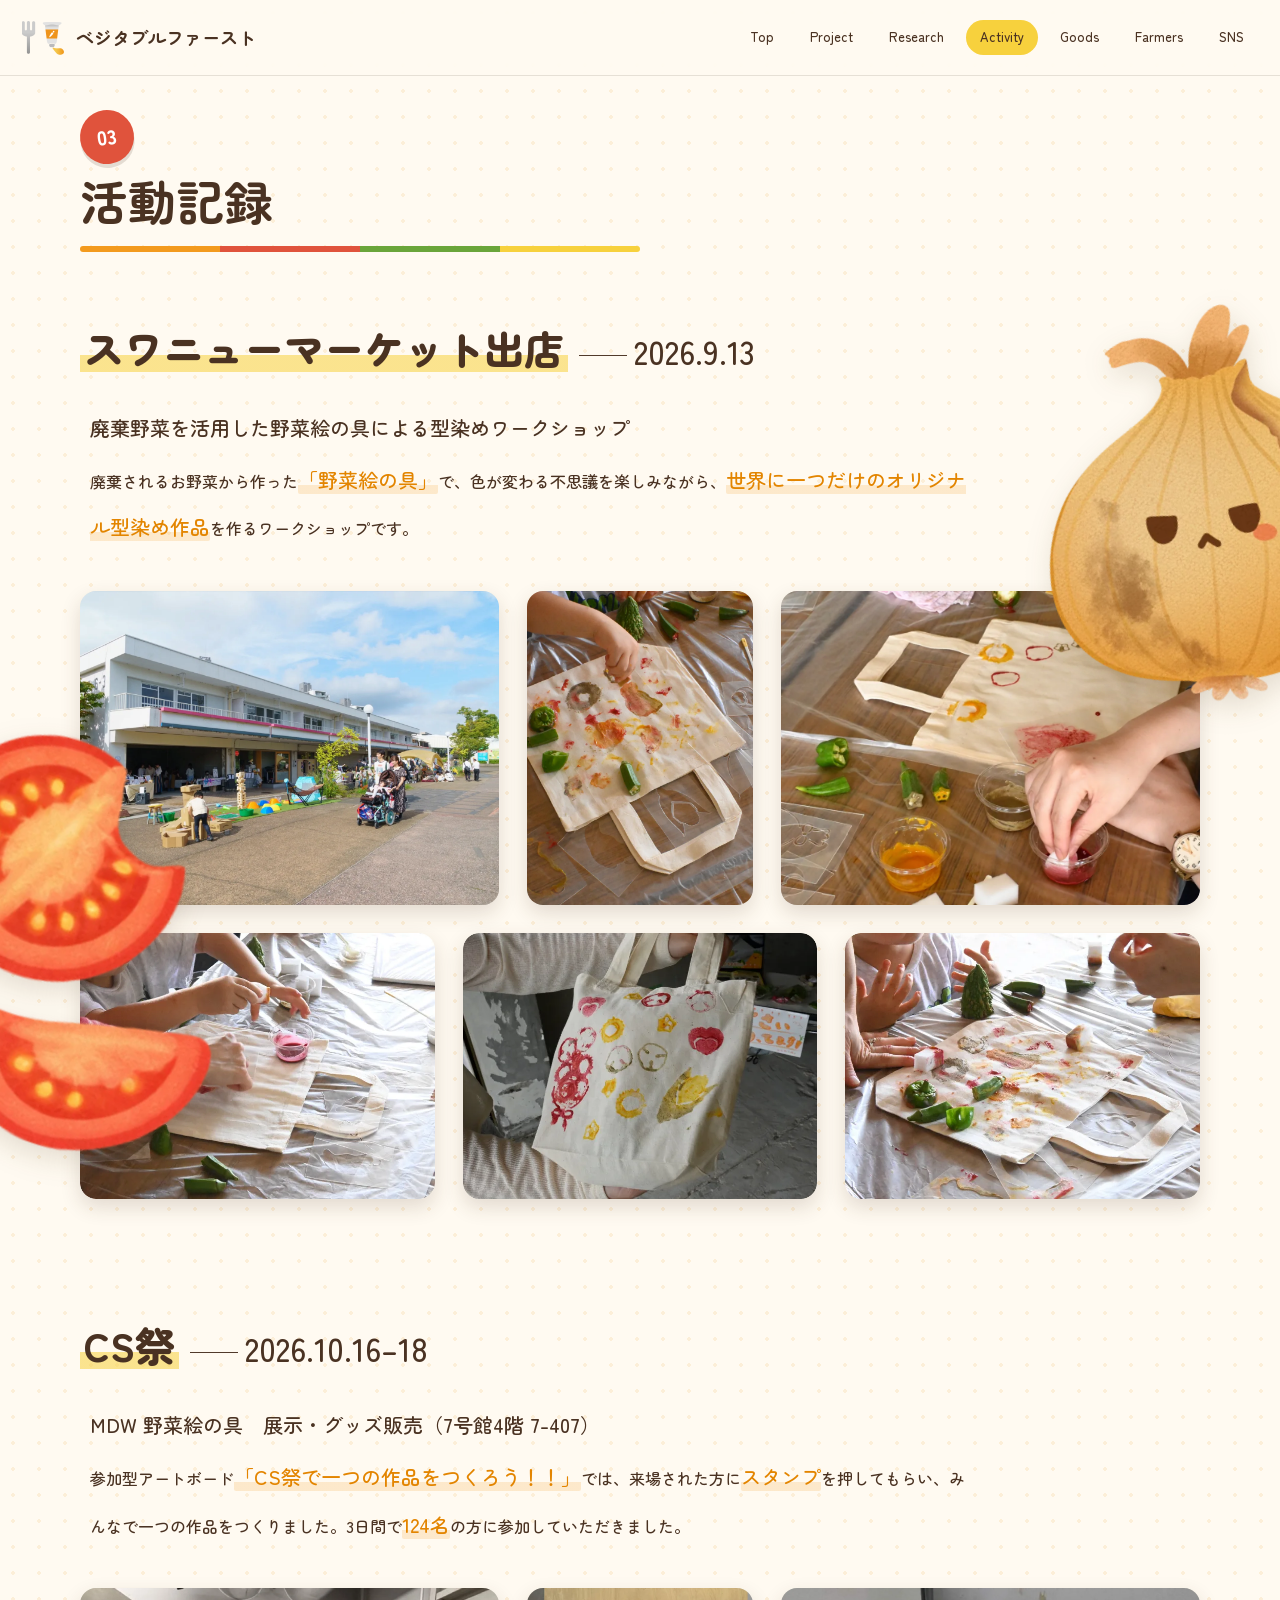
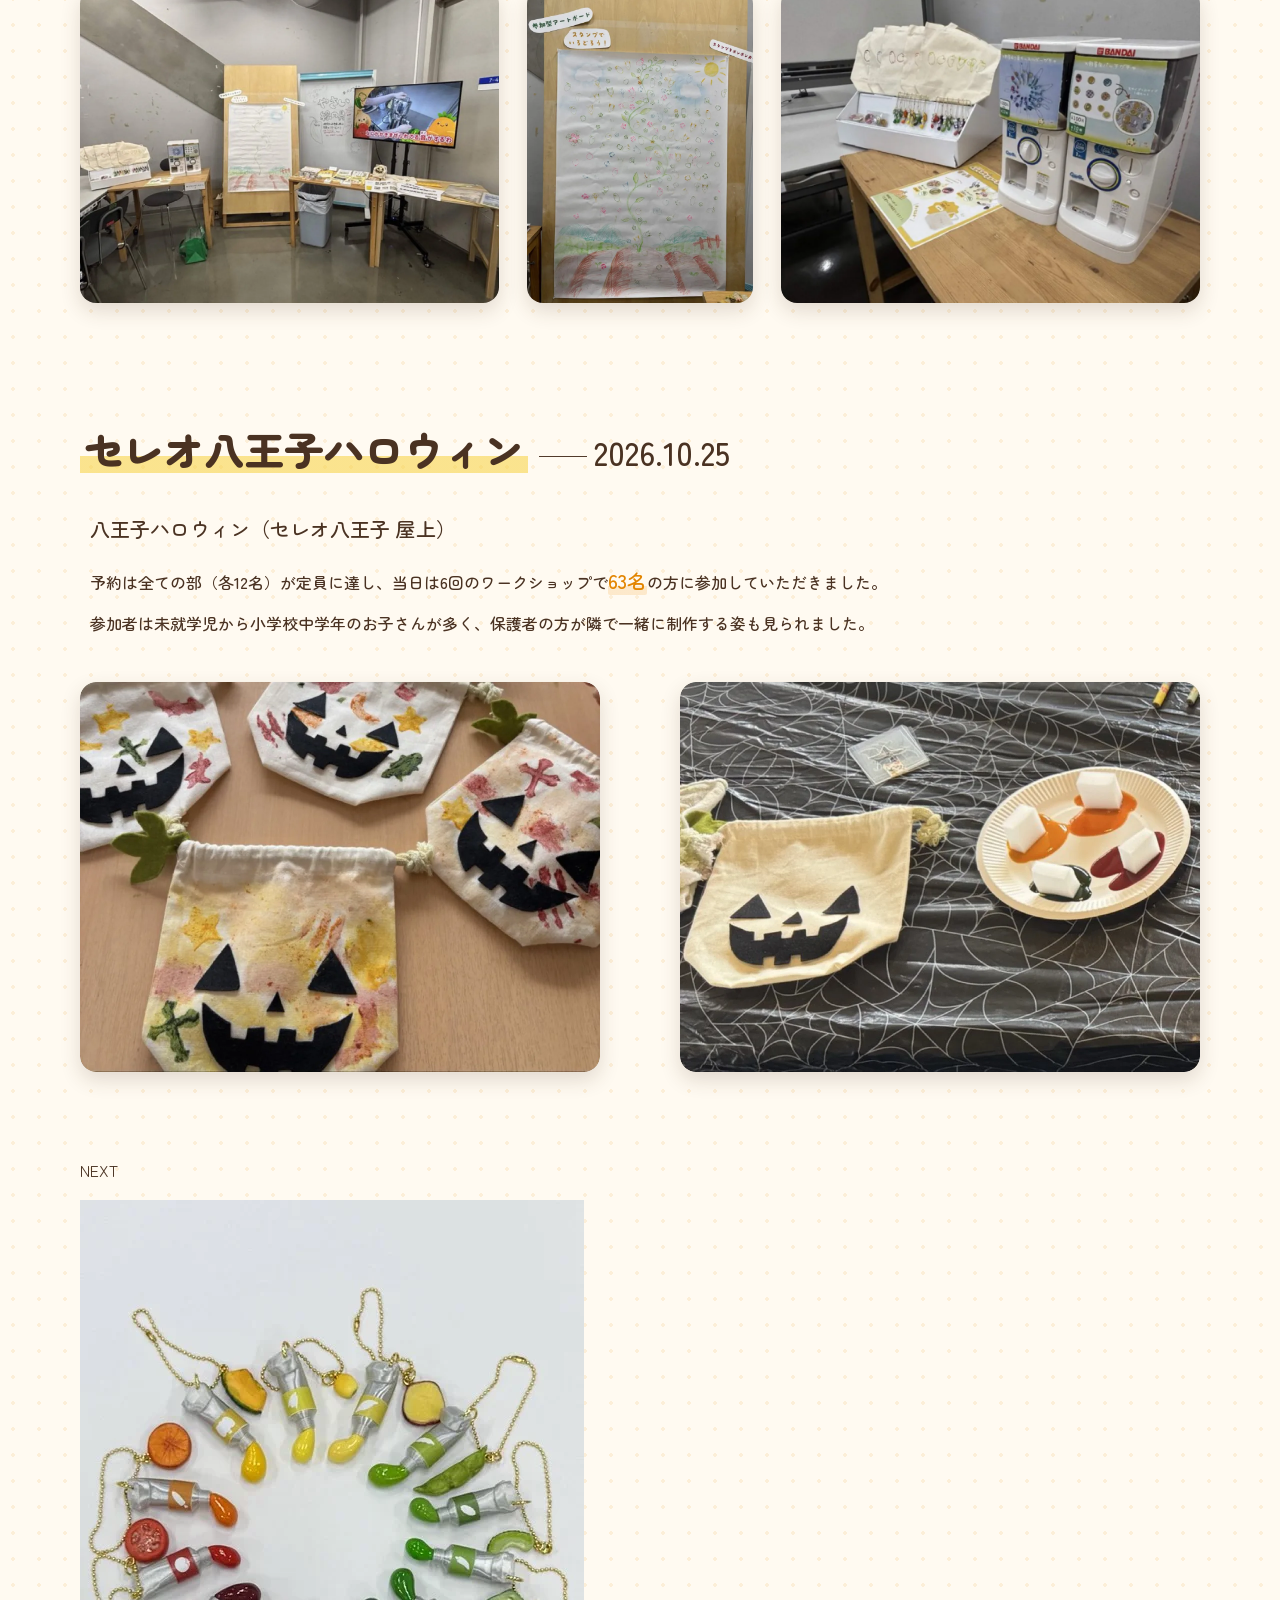
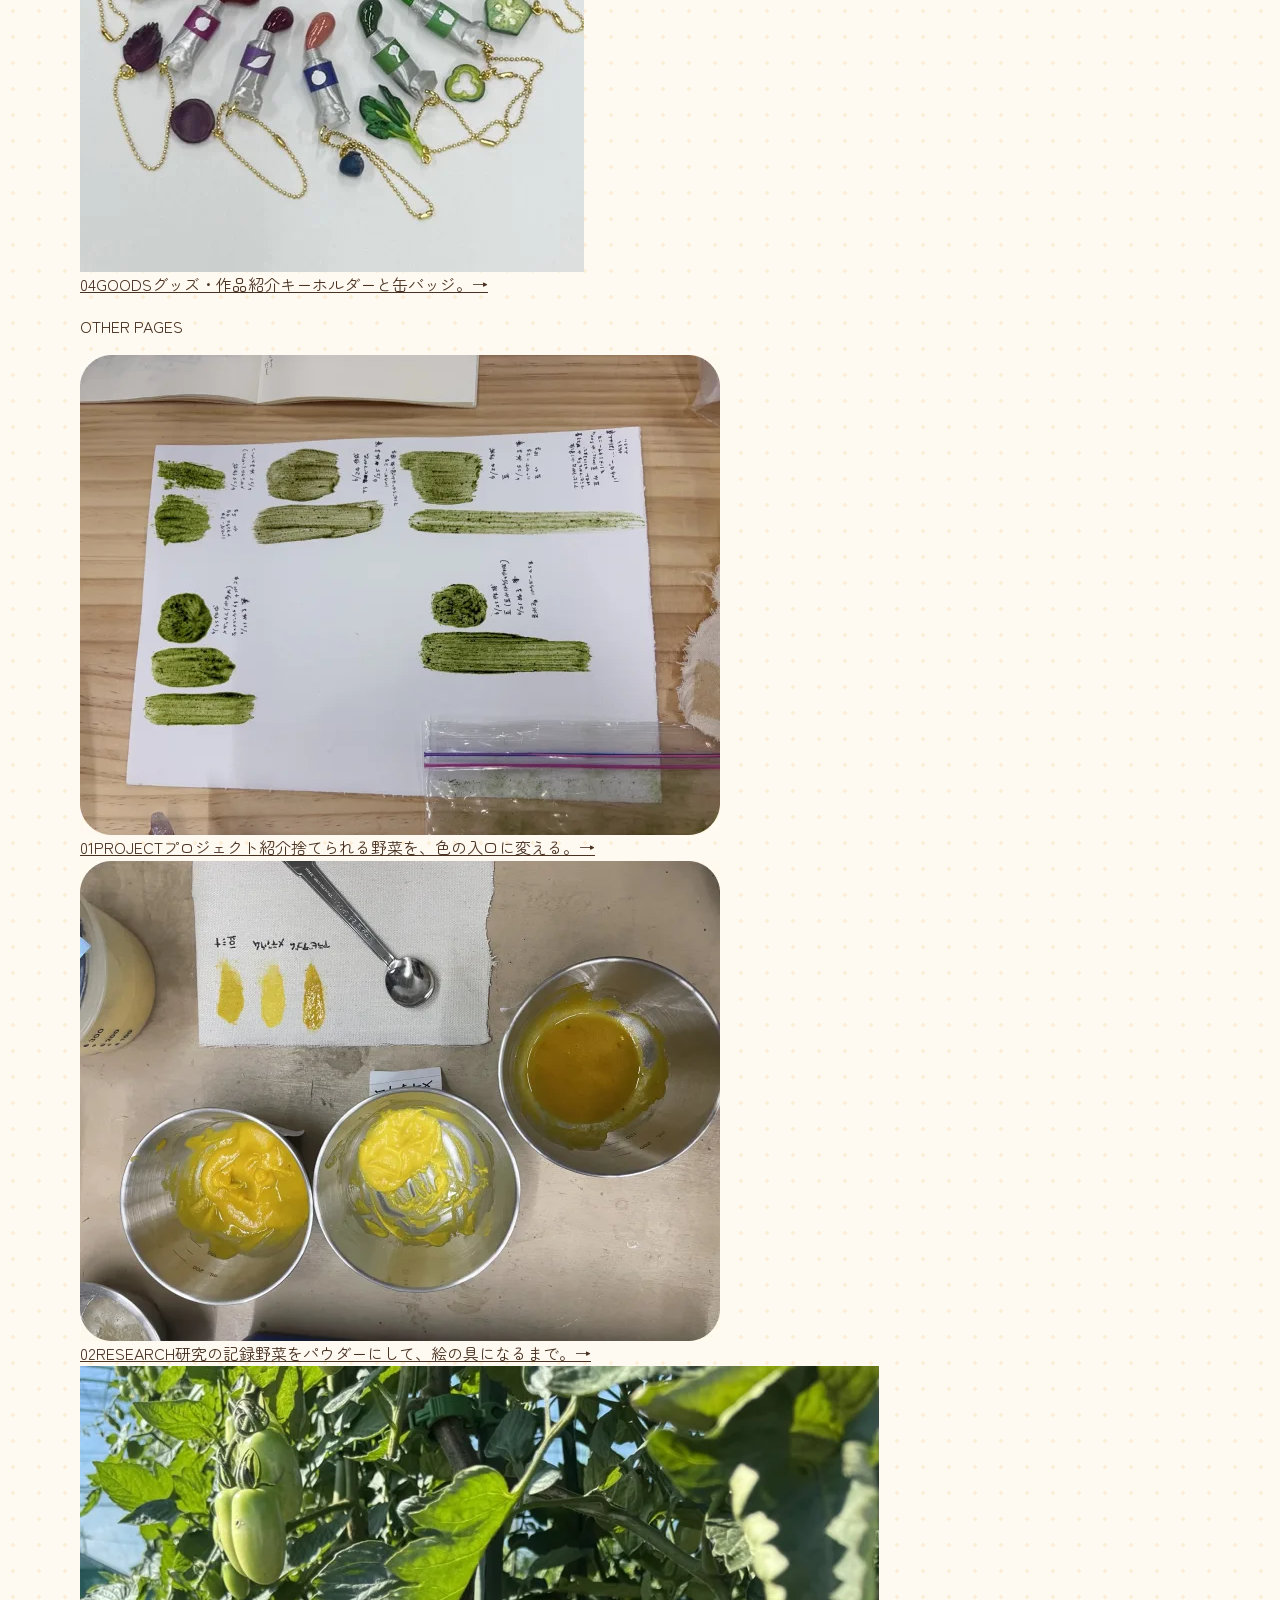
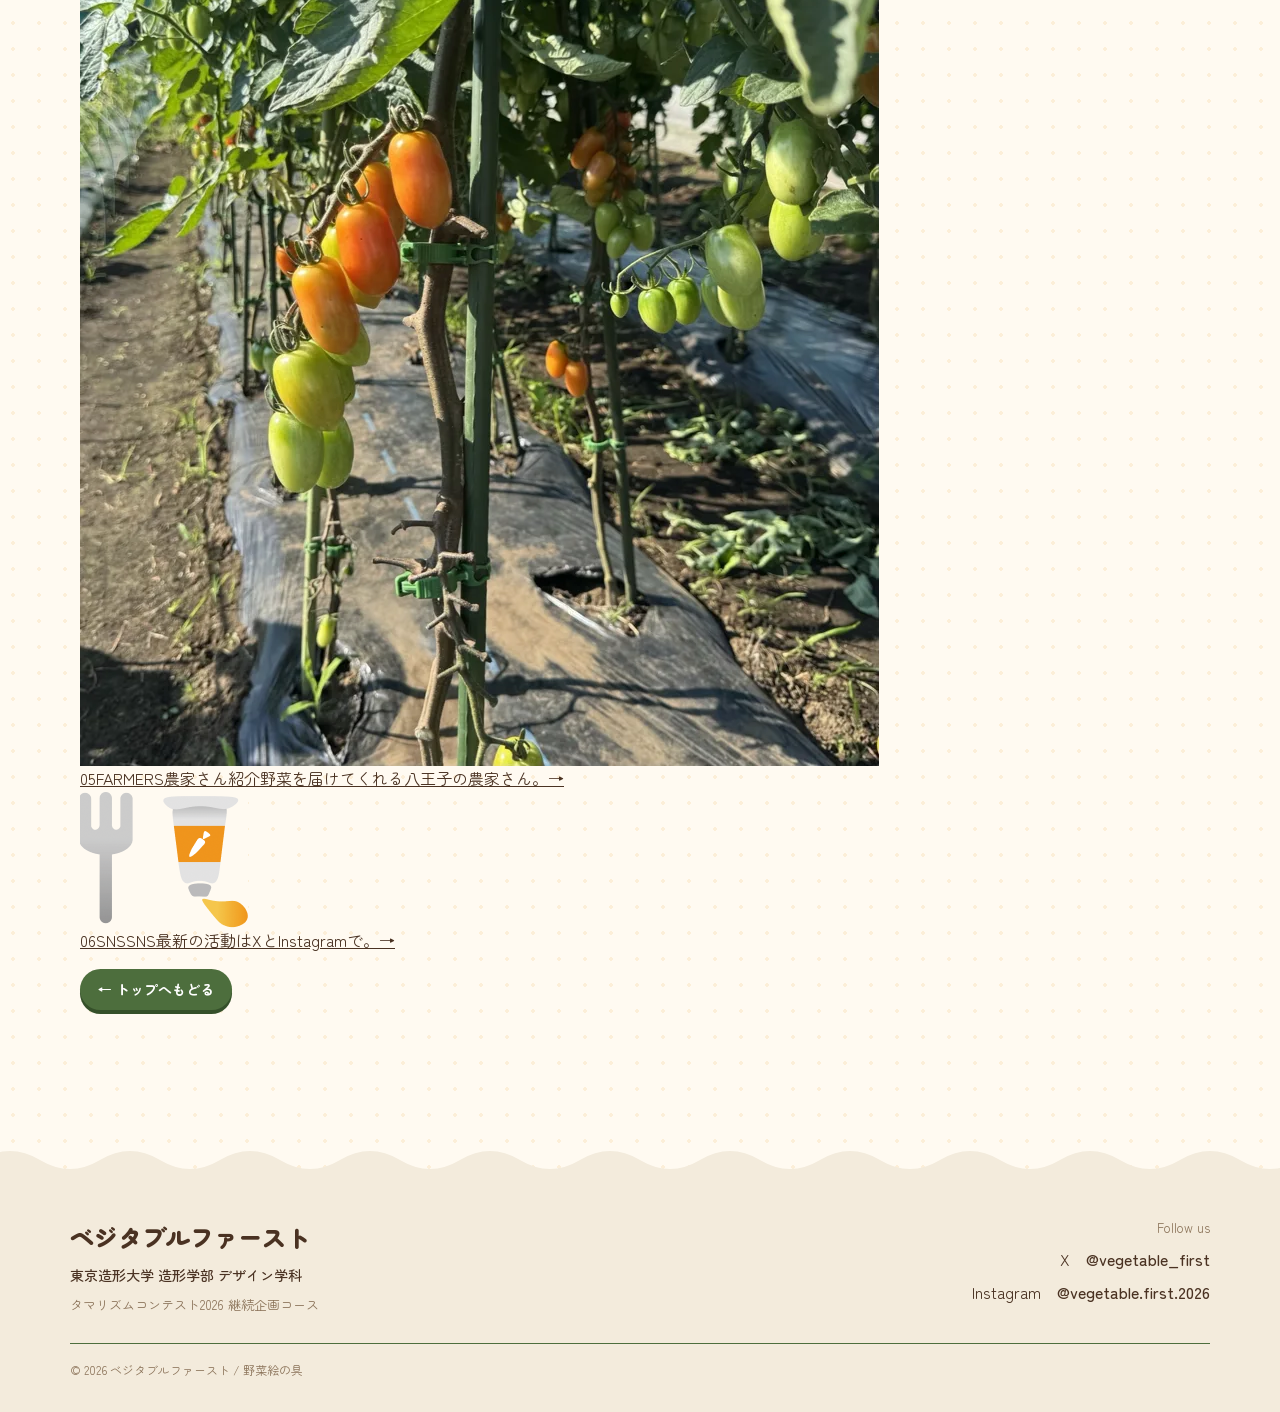
==== yasai-enogu-site/activity.html @ 51c0ad41 "ページ分け版に更新（1ページ版は onepage.html）" ====
<!DOCTYPE html>
<html lang="ja">
<head>
<meta charset="utf-8">
<meta name="viewport" content="width=device-width, initial-scale=1">
<title>活動記録｜野菜絵の具｜ベジタブルファースト</title>
<meta name="description" content="東京造形大学のチーム「ベジタブルファースト」による、規格外野菜から作る「野菜絵の具」のプロジェクトサイトです。">
<meta property="og:type" content="website">
<meta property="og:title" content="活動記録｜野菜絵の具｜ベジタブルファースト">
<meta property="og:description" content="東京造形大学のチーム「ベジタブルファースト」による、規格外野菜から作る「野菜絵の具」のプロジェクトサイトです。">
<meta property="og:image" content="images/ogp.png">
<meta name="twitter:card" content="summary_large_image">
<link rel="icon" href="images/favicon.png">
<link rel="apple-touch-icon" href="images/apple-touch-icon.png">
<link rel="preconnect" href="https://fonts.googleapis.com">
<link rel="preconnect" href="https://fonts.gstatic.com" crossorigin>
<link href="https://fonts.googleapis.com/css2?family=Zen+Maru+Gothic:wght@400;500;700;900&display=swap" rel="stylesheet">
<link rel="stylesheet" href="css/style.css">
<link rel="stylesheet" href="css/veg-peek.css">
</head>
<body>
<header class="site-header">
  <div class="site-header__inner">
    <a class="brand" href="index.html"><img src="images/icon.png" alt="" width="42" height="34">ベジタブルファースト</a>
    <button class="menu-button" type="button" aria-expanded="false" aria-controls="site-nav">メニュー</button>
    <nav class="nav" id="site-nav" aria-label="サイト内">
      <a href="index.html">Top</a>
      <a href="project.html">Project</a>
      <a href="research.html">Research</a>
      <a href="activity.html" aria-current="page">Activity</a>
      <a href="goods.html">Goods</a>
      <a href="farmers.html">Farmers</a>
      <a href="sns.html">SNS</a>
    </nav>
  </div>
</header>
<main>
<div id="activity" class="page">
<div class="page-head-wrap"><div class="container page-head">
  <p class="page-num">03</p>
  <h1 class="page-title">活動記録</h1>
  <hr class="rule">
  
</div>
</div>
<section class="section" data-peek-area>
<div class="container">
<h2><span class="mark">スワニューマーケット出店</span> <span class="sub">2026.9.13</span></h2>
<p class="label">廃棄野菜を活用した野菜絵の具による型染めワークショップ</p>
<div class="text"><p>廃棄されるお野菜から作った<em class="hl">「野菜絵の具」</em>で、色が変わる不思議を楽しみながら、<em class="hl">世界に一つだけのオリジナル型染め作品</em>を作るワークショップです。</p></div>
<div class="row"><figure class="photo" style="flex:1.333;aspect-ratio:1.333"><img src="images/a1-venue.webp" alt="スワニューマーケットの会場" loading="lazy"></figure><figure class="photo" style="flex:0.72;aspect-ratio:0.72"><img src="images/a1-portrait.webp" alt="ワークショップの様子" loading="lazy"></figure><figure class="photo" style="flex:1.333;aspect-ratio:1.333"><img src="images/a1-stamp.webp" alt="野菜スタンプで袋を飾る参加者" loading="lazy"></figure></div>
<div class="row"><figure class="photo" style="flex:1.333;aspect-ratio:1.333"><img src="images/a1-s1.webp" alt="筆で描く参加者" loading="lazy"></figure><figure class="photo" style="flex:1.333;aspect-ratio:1.333"><img src="images/a1-s2.webp" alt="完成したトートバッグ" loading="lazy"></figure><figure class="photo" style="flex:1.333;aspect-ratio:1.333"><img src="images/a1-s3.webp" alt="参加者の作品" loading="lazy"></figure></div>
</div>
  <div class="veg-peek" data-side="right" style="top: 0px" data-enter="images/veg/onion-tongue.webp" data-idle="images/veg/onion-tongue.webp" data-poke="images/veg/onion-5.webp" aria-hidden="true"><div class="veg-peek__body"><img src="images/veg/onion-tongue.webp" alt=""></div></div>
  <div class="veg-peek" data-side="left" style="top: 45%" data-enter="images/veg/tomato-cut.webp" aria-hidden="true"><div class="veg-peek__body"><img src="images/veg/tomato-cut.webp" alt=""></div></div>
</section>
<section class="section" data-peek-area>
<div class="container">
<h2><span class="mark">CS祭</span> <span class="sub">2026.10.16–18</span></h2>
<p class="label">MDW 野菜絵の具　展示・グッズ販売（7号館4階 7-407）</p>
<div class="text"><p>参加型アートボード<em class="hl">「CS祭で一つの作品をつくろう！！」</em>では、来場された方に<em class="hl">スタンプ</em>を押してもらい、みんなで一つの作品をつくりました。3日間で<em class="hl">124名</em>の方に参加していただきました。</p></div>
<div class="row"><figure class="photo" style="flex:1.333;aspect-ratio:1.333"><img src="images/c1-booth.webp" alt="CS祭のブース全体" loading="lazy"></figure><figure class="photo" style="flex:0.72;aspect-ratio:0.72"><img src="images/c1-board.webp" alt="スタンプでいっぱいになった参加型アートボード" loading="lazy"></figure><figure class="photo" style="flex:1.333;aspect-ratio:1.333"><img src="images/c1-gacha.webp" alt="ガチャガチャとグッズの展示" loading="lazy"></figure></div>
</div>
  <div class="veg-peek" data-side="right" style="top: 10%" data-enter="images/veg/onion-grumpy.webp" data-idle="images/veg/onion-grumpy.webp" data-poke="images/veg/onion-smirk.webp" aria-hidden="true"><div class="veg-peek__body"><img src="images/veg/onion-grumpy.webp" alt=""></div></div>
  <div class="veg-peek" data-side="left" style="top: 65%" data-enter="images/veg/carrot-surprised.webp" data-idle="images/veg/carrot-surprised.webp" data-poke="images/veg/carrot-happy.webp" aria-hidden="true"><div class="veg-peek__body"><img src="images/veg/carrot-surprised.webp" alt=""></div></div>
</section>
<section class="section" data-peek-area>
<div class="container">
<h2><span class="mark">セレオ八王子ハロウィン</span> <span class="sub">2026.10.25</span></h2>
<p class="label">八王子ハロウィン（セレオ八王子 屋上）</p>
<div class="text"><p>予約は全ての部（各12名）が定員に達し、当日は6回のワークショップで<em class="hl">63名</em>の方に参加していただきました。<br>参加者は未就学児から小学校中学年のお子さんが多く、保護者の方が隣で一緒に制作する姿も見られました。</p></div>
<div class="pair"><figure class="photo"><img src="images/h1-bag.webp" alt="野菜絵の具で飾ったハロウィンの巾着" loading="lazy"></figure><figure class="photo"><img src="images/h1-prep.webp" alt="ワークショップの準備" loading="lazy"></figure></div>
</div>
  <div class="veg-peek" data-side="right" style="top: 40%" data-enter="images/veg/tomato-squint.webp" data-idle="images/veg/tomato-squint.webp" data-poke="images/veg/tomato-blush.webp" aria-hidden="true"><div class="veg-peek__body"><img src="images/veg/tomato-squint.webp" alt=""></div></div>
</section>
</div>
<section class="section page-next">
<div class="container">
<p class="menu-kicker">NEXT</p>
<a class="tile tile--yellow tile--next" href="goods.html"><span class="tile__pic"><img src="images/keyholder-all.webp" alt="" loading="lazy"></span><span class="tile__head"><span class="tile__num">04</span><span class="tile__en">GOODS</span></span><span class="tile__ja">グッズ・作品紹介</span><span class="tile__lead">キーホルダーと缶バッジ。</span><span class="tile__arrow" aria-hidden="true">→</span></a>
<p class="menu-kicker menu-kicker--sub">OTHER PAGES</p>
<div class="tiles tiles--mini"><a class="tile tile--orange tile--mini" href="project.html"><span class="tile__pic"><img src="images/project-swatch.webp" alt="" loading="lazy"></span><span class="tile__head"><span class="tile__num">01</span><span class="tile__en">PROJECT</span></span><span class="tile__ja">プロジェクト紹介</span><span class="tile__lead">捨てられる野菜を、色の入口に変える。</span><span class="tile__arrow" aria-hidden="true">→</span></a><a class="tile tile--green tile--mini" href="research.html"><span class="tile__pic"><img src="images/r2-b.webp" alt="" loading="lazy"></span><span class="tile__head"><span class="tile__num">02</span><span class="tile__en">RESEARCH</span></span><span class="tile__ja">研究の記録</span><span class="tile__lead">野菜をパウダーにして、絵の具になるまで。</span><span class="tile__arrow" aria-hidden="true">→</span></a><a class="tile tile--green tile--mini" href="farmers.html"><span class="tile__pic"><img src="images/f-tomato.webp" alt="" loading="lazy"></span><span class="tile__head"><span class="tile__num">05</span><span class="tile__en">FARMERS</span></span><span class="tile__ja">農家さん紹介</span><span class="tile__lead">野菜を届けてくれる八王子の農家さん。</span><span class="tile__arrow" aria-hidden="true">→</span></a><a class="tile tile--red tile--mini" href="sns.html"><span class="tile__pic tile__pic--sns"><img src="images/icon.png" alt=""></span><span class="tile__head"><span class="tile__num">06</span><span class="tile__en">SNS</span></span><span class="tile__ja">SNS</span><span class="tile__lead">最新の活動はXとInstagramで。</span><span class="tile__arrow" aria-hidden="true">→</span></a></div>
<p class="back-top"><a class="button" href="index.html">← トップへもどる</a></p>
</div>
</section>
</main>
<footer class="site-footer">
  <div class="site-footer__inner">
    <div class="site-footer__top">
      <div>
        <p class="team">ベジタブルファースト</p>
        <p class="uni">東京造形大学 造形学部 デザイン学科</p>
        <p class="small">タマリズムコンテスト2026 継続企画コース</p>
      </div>
      <div class="sns-links">
        <p class="small">Follow us</p>
        <p>X　<a href="https://x.com/vegetable_first" target="_blank" rel="noopener">@vegetable_first</a></p>
        <p>Instagram　<a href="https://www.instagram.com/vegetable.first.2026/" target="_blank" rel="noopener">@vegetable.first.2026</a></p>
      </div>
    </div>
    <hr>
    <p class="copy">© 2026 ベジタブルファースト / 野菜絵の具</p>
  </div>
</footer>
<script src="js/veg-peek.js"></script>
<script src="js/main.js"></script>
</body>
</html>
---- yasai-enogu-site/css/style.css ----
/* =========================================================
   野菜絵の具 ／ ベジタブルファースト  共通スタイル
   色・文字の大きさは :root の変数でまとめて変更できます
   ========================================================= */
:root {
  --bg: #fffaf1;
  --ink: #4a3222;
  --brown: #4a3222;
  --orange: #e38500;
  --green: #4d6e3d;
  --yellow: #f7d13d;
  --muted: #8a7258;
  --line: #e6e0d6;
  --footer: #f3ebdc;
  --radius: 16px;
  --content: 1120px;
  --font-head: "Zen Maru Gothic", sans-serif;
  --font-body: "Zen Maru Gothic", sans-serif;
}

* { box-sizing: border-box; }
html { scroll-behavior: smooth; }
body {
  margin: 0;
  background: var(--bg);
  color: var(--ink);
  font-family: var(--font-head);
  line-height: 1.6;
  -webkit-text-size-adjust: 100%;
}
img { max-width: 100%; display: block; }
a { color: inherit; }

/* ---------- ヘッダー ---------- */
.site-header {
  position: sticky; top: 0; z-index: 50;
  height: 76px;
  background: rgba(255, 250, 241, 0.88);
  backdrop-filter: blur(10px);
  -webkit-backdrop-filter: blur(10px);
  border-bottom: 1px solid var(--line);
}
.site-header__inner {
  max-width: 1280px; height: 100%; margin: 0 auto; padding: 0 22px;
  display: flex; align-items: center; justify-content: space-between;
}
.brand { display: flex; align-items: center; gap: 12px; text-decoration: none; font-weight: 700; font-size: 18px; color: var(--ink); }
.brand img { width: 42px; height: auto; }
.nav { display: flex; gap: 8px; }
.nav a {
  text-decoration: none; font-size: 13px; font-weight: 500;
  padding: 7px 14px; border-radius: 999px;
}
.nav a:hover { background: rgba(247, 209, 61, 0.35); }
.nav a[aria-current] { background: var(--yellow); }
.menu-button { display: none; }

/* ---------- ページ共通 ---------- */
main { position: relative; }
.container { max-width: calc(var(--content) + 140px); margin: 0 auto; padding: 0 70px; }
.page-head { padding-top: 34px; }
.page-num { margin: 0; font-size: 22px; color: var(--muted); font-weight: 400; }
.page-title { margin: 4px 0 18px; font-size: 48px; font-weight: 700; line-height: 1.12; }
.rule { width: min(720px, 100%); height: 2px; border: 0; margin: 0; background: var(--green); }
.lead { margin: 50px 0 0; font-size: 40px; font-weight: 700; line-height: 1.1; }

.section { position: relative; padding-top: 70px; }
.section + .section { padding-top: 120px; }
.section h2 {
  margin: 0 0 38px; color: var(--brown);
  font-size: 40px; font-weight: 900; line-height: 1.3;
}
.section h2 .sub { font-weight: 500; font-size: 32px; }
.section h2 .sub::before { content: " ── "; font-size: 24px; }
.section h2.bracket { font-weight: 900; }

.text {
  margin: 0 0 0 10px; max-width: 880px;
  font-family: var(--font-body); font-weight: 500;
  font-size: 16px; line-height: 2.38; color: var(--brown);
}
.text p { margin: 0; }
.hl { color: var(--orange); font-size: 20px; font-style: normal; }
.label { margin: 0 0 12px 10px; font-size: 20px; font-weight: 500; color: var(--brown); }
.source, .caption { margin: 12px 0 0 10px; font-size: 12px; color: var(--muted); }

/* ---------- 写真 ---------- */
.photo { margin: 0; }
.photo img { width: 100%; height: 100%; object-fit: cover; border-radius: var(--radius); background: #eee8dc; }
.photo figcaption { margin-top: 10px; font-size: 16px; font-weight: 500; }

.grid-3 { display: grid; grid-template-columns: repeat(3, 1fr); gap: 60px 80px; margin-top: 50px; }
.grid-3 .photo { aspect-ratio: 4 / 3; }
.grid-3.tight { gap: 40px; margin-top: 40px; }
.grid-3.captions .photo { aspect-ratio: auto; }
.grid-3.captions .photo img { aspect-ratio: 4 / 3; height: auto; }

.feature { display: grid; grid-template-columns: 701fr 379fr; gap: 40px; aspect-ratio: 1120 / 526; }
.feature .photo { min-height: 0; }

.split { display: grid; grid-template-columns: 520fr 560fr; gap: 40px; align-items: center; margin-top: 40px; }
.split .photo { aspect-ratio: 4 / 3; }
.split .text, .split .label { margin-left: 0; }

.pair { display: grid; grid-template-columns: 1fr 1fr; gap: 80px; margin-top: 40px; }
.pair .photo { aspect-ratio: 4 / 3; }

.with-photo { display: grid; grid-template-columns: 1fr 440px; gap: 60px; align-items: start; }
.with-photo .photo { aspect-ratio: 4 / 5; }
.with-photo .photo img { height: auto; aspect-ratio: 4 / 5; }

.project-photos { display: grid; grid-template-columns: 320px 320px; gap: 40px; margin: 40px 0 0 230px; }
.project-photos .photo { aspect-ratio: 4 / 3; }

/* グッズ */
.goods-pair { display: grid; grid-template-columns: 420fr 640fr; gap: 60px; align-items: start; margin-top: 20px; }
.goods-pair .tall { aspect-ratio: 3 / 4; }
.goods-pair .wide { aspect-ratio: 4 / 3; }
.badges { display: grid; grid-template-columns: 360fr 680fr; gap: 80px; align-items: start; margin-top: 20px; }
.badges .tall { aspect-ratio: 3 / 4; }
.badge-list { display: flex; flex-wrap: wrap; justify-content: center; gap: 20px; }
.badge-list img { width: 200px; height: 200px; border-radius: 50%; object-fit: cover; }

/* トップ */
.hero { display: grid; place-items: center; padding: 20px 0 0; }
.hero img { width: min(745px, 92vw); height: auto; }
.sns { display: grid; grid-template-columns: 640px 440px; gap: 40px; align-items: start; }
.card { background: #fff; border: 1px solid var(--line); border-radius: 20px; padding: 24px; }
.card__label { margin: 0 0 14px; font-size: 14px; font-weight: 700; color: var(--muted); }
.account { display: flex; align-items: center; gap: 12px; margin-bottom: 18px; }
.account img { width: 48px; height: 48px; border-radius: 50%; border: 1px solid var(--line); object-fit: contain; padding: 4px; background: #fff; }
.account__name { flex: 1; line-height: 1.3; }
.account__name strong { display: block; font-size: 15px; color: var(--brown); }
.account__name span { font-size: 13px; color: var(--muted); }
.button {
  display: inline-block; text-decoration: none; background: var(--green); color: #fff;
  font-size: 14px; font-weight: 700; padding: 9px 18px; border-radius: 999px;
}
.button:hover { opacity: 0.88; }
.x-embed { min-height: 200px; }
.x-embed .twitter-timeline { display: inline-block; margin-top: 8px; }
.note { margin: 24px 0 0; font-size: 12px; color: var(--muted); }

/* ---------- フッター ---------- */
.site-footer { margin-top: 160px; background: var(--footer); }
.site-footer__inner { max-width: 1280px; margin: 0 auto; padding: 48px 70px 32px; }
.site-footer__top { display: flex; justify-content: space-between; gap: 30px; flex-wrap: wrap; }
.site-footer .team { font-size: 24px; font-weight: 900; color: var(--brown); margin: 0 0 8px; }
.site-footer .uni { font-size: 14px; font-weight: 500; color: var(--brown); margin: 0 0 8px; }
.site-footer .small { font-size: 13px; color: var(--muted); margin: 0; }
.site-footer .sns-links { text-align: right; }
.site-footer .sns-links p { margin: 0 0 8px; }
.site-footer .sns-links a { text-decoration: none; font-weight: 500; color: var(--brown); }
.site-footer .sns-links a:hover { text-decoration: underline; }
.site-footer hr { border: 0; height: 1px; background: var(--green); margin: 28px 0 16px; }
.site-footer .copy { font-size: 12px; color: var(--muted); margin: 0; }

/* ---------- スマホ・タブレット ---------- */
@media (max-width: 960px) {
  .container { padding: 0 20px; }
  .nav {
    position: fixed; inset: 76px 0 auto 0; flex-direction: column; gap: 0;
    background: var(--bg); border-bottom: 1px solid var(--line);
    padding: 8px 20px 16px; display: none;
  }
  .nav a { font-size: 16px; padding: 12px 14px; }
  body.nav-open .nav { display: flex; }
  .menu-button {
    display: block; border: 1px solid var(--line); background: #fff; border-radius: 999px;
    font: inherit; font-size: 14px; padding: 8px 16px; cursor: pointer;
  }
  .page-title { font-size: 34px; }
  .lead { font-size: 28px; }
  .section h2 { font-size: 28px; }
  .section h2 .sub { font-size: 20px; display: block; }
  .section h2 .sub::before { content: ""; }
  .section + .section { padding-top: 80px; }
  .text { margin-left: 0; }
  .label, .source, .caption { margin-left: 0; }
  .grid-3, .grid-3.tight { grid-template-columns: 1fr 1fr; gap: 16px; }
  .feature { grid-template-columns: 1fr; aspect-ratio: auto; gap: 16px; }
  .feature .photo:first-child { aspect-ratio: 4 / 3; }
  .feature .photo:last-child { aspect-ratio: 3 / 4; max-width: 70%; }
  .split, .pair, .with-photo, .goods-pair, .badges, .sns { grid-template-columns: 1fr; gap: 20px; }
  .project-photos { margin-left: 0; grid-template-columns: 1fr 1fr; gap: 16px; }
  .badge-list img { width: 28vw; height: 28vw; }
  .site-footer__inner { padding: 36px 20px 24px; }
  .site-footer .sns-links { text-align: left; }
}

.text.indent { margin-left: 220px; }
@media (max-width: 960px) { .text.indent { margin-left: 0; } }

/* ---------- 1ページ構成 ---------- */
.chapter { scroll-margin-top: 76px; }
.chapter + .chapter { position: relative; margin-top: 140px; }
@media (max-width: 960px) { .chapter + .chapter { margin-top: 90px; } }

/* ---------- 2枚並び ---------- */
.grid-2 { display: grid; grid-template-columns: 1fr 1fr; gap: 60px 80px; margin-top: 50px; max-width: 900px; }
.grid-2.captions .photo img { aspect-ratio: 4 / 3; height: auto; }
.page-head-wrap { position: relative; }
@media (max-width: 960px) { .grid-2 { gap: 16px; } }

/* ---------- トップのイラスト（野菜ごとに動く） ---------- */
.hero { position: relative; }
.hero__stage {
  position: relative; z-index: 1;
  width: min(745px, 92vw); aspect-ratio: 1;
  animation: hero-pop 1.1s cubic-bezier(0.34, 1.56, 0.5, 1) both;
  touch-action: manipulation;
}
.hero__base { position: absolute; inset: 0; width: 100%; height: 100%; user-select: none; }
.hero__veg {
  position: absolute; height: auto; user-select: none; -webkit-user-drag: none;
  cursor: pointer;
  /* JS が --x --y --r（カーソルに合わせた動き）を入れる */
  transform: translate(var(--x, 0px), var(--y, 0px)) rotate(var(--r, 0deg));
  transition: transform 0.45s cubic-bezier(0.25, 1.4, 0.5, 1);
  animation: veg-bob 4.5s ease-in-out infinite;
  animation-delay: calc(var(--i) * -0.4s);
  will-change: transform;
}
.hero__veg:hover { filter: drop-shadow(0 8px 10px rgba(64, 42, 0, 0.18)); }
.hero__veg.is-jump { animation: veg-jump 0.75s cubic-bezier(0.3, 1.5, 0.5, 1) both; }
.hero__veg.is-wiggle { animation: veg-wiggle 0.6s ease-in-out both; }
@keyframes veg-bob {
  0%, 100% { translate: 0 0; }
  50%      { translate: 0 -6px; }
}
@keyframes veg-wiggle {
  0%, 100% { rotate: 0deg; }
  25%      { rotate: -8deg; }
  50%      { rotate: 6deg; }
  75%      { rotate: -3deg; }
}
@keyframes veg-jump {
  0%   { translate: 0 0; scale: 1 1; rotate: 0deg; }
  20%  { translate: 0 4px; scale: 1.12 0.86; }
  50%  { translate: 0 -38px; scale: 0.92 1.1; rotate: 14deg; }
  75%  { translate: 0 0; scale: 1.08 0.92; rotate: -4deg; }
  100% { translate: 0 0; scale: 1 1; rotate: 0deg; }
}
.hero__halo {
  position: absolute; z-index: 0; left: 50%; top: 50%;
  width: min(620px, 78vw); aspect-ratio: 1; border-radius: 50%;
  transform: translate(-50%, -50%);
  background: radial-gradient(circle, rgba(247, 209, 61, 0.30) 0%, rgba(247, 209, 61, 0.10) 50%, rgba(247, 209, 61, 0) 70%);
  animation: hero-glow 4s ease-in-out infinite;
}
@keyframes hero-pop {
  0%   { opacity: 0; transform: scale(0.6) rotate(-12deg); }
  60%  { opacity: 1; }
  100% { opacity: 1; transform: scale(1) rotate(0deg); }
}
@keyframes hero-glow {
  0%, 100% { transform: translate(-50%, -50%) scale(0.92); opacity: 0.8; }
  50%      { transform: translate(-50%, -50%) scale(1.06); opacity: 1; }
}
@media (prefers-reduced-motion: reduce) {
  .hero__stage, .hero__halo, .hero__veg, .hero__veg.is-jump, .hero__veg.is-wiggle { animation: none; }
  .hero__veg { transition: none; }
}


/* =========================================================
   ポップな仕上げ
   ========================================================= */
:root {
  --c-orange: #f39a1e; --c-red: #e0533c; --c-green: #6aa53a; --c-yellow: #f7d13d;
}
body {
  background-color: var(--bg);
  background-image: radial-gradient(rgba(227, 133, 0, 0.10) 1.6px, transparent 1.7px);
  background-size: 26px 26px;
}

/* ロゴと同じ4色のライン */
.rule {
  height: 6px; border-radius: 999px; width: min(560px, 100%);
  background: linear-gradient(90deg, var(--c-orange) 0 25%, var(--c-red) 25% 50%, var(--c-green) 50% 75%, var(--c-yellow) 75% 100%);
}

/* ページ番号を丸いバッジに */
.page-num {
  display: inline-grid; place-items: center;
  width: 54px; height: 54px; border-radius: 50%;
  font-size: 20px; font-weight: 900; color: #fff;
  background: var(--c-orange);
  box-shadow: 0 4px 0 rgba(74, 50, 34, 0.15);
  transform: rotate(-8deg);
}
#research .page-num  { background: var(--c-green); }
#activity .page-num  { background: var(--c-red); }
#goods .page-num     { background: #e6b800; }
#farmers .page-num   { background: var(--c-green); }
#sns .page-num       { background: var(--c-red); }
.page-title { margin-top: 10px; }

/* 見出しに蛍光ペン風のマーカー */
.section h2 .mark {
  background: linear-gradient(transparent 62%, rgba(247, 209, 61, 0.55) 62%, rgba(247, 209, 61, 0.55) 92%, transparent 92%);
  padding: 0 4px;
  -webkit-box-decoration-break: clone; box-decoration-break: clone;
}

/* 強調の文字に下線の色をつける */
.hl {
  background: linear-gradient(transparent 70%, rgba(243, 154, 30, 0.18) 70%);
  border-radius: 2px;
}

/* 写真は角丸＋やわらかい影（傾けない） */
.photo img {
  box-shadow: 0 8px 20px rgba(74, 50, 34, 0.16);
  transition: rotate 0.35s cubic-bezier(0.3, 1.5, 0.5, 1), scale 0.35s cubic-bezier(0.3, 1.5, 0.5, 1), box-shadow 0.35s;
}
.photo img { rotate: var(--tilt, 0deg); }
/* マウスを乗せると少し大きく */
.photo.photo:hover img { rotate: 0deg; scale: 1.04; box-shadow: 0 14px 28px rgba(74, 50, 34, 0.22); }
.badge-list img { box-shadow: 0 6px 16px rgba(74, 50, 34, 0.14); transition: transform 0.35s cubic-bezier(0.3, 1.5, 0.5, 1); }
.badge-list img:hover { transform: rotate(12deg) scale(1.06); }

/* スクロールで写真がぽんっと出てくる */
.pop { opacity: 0; transform: translateY(24px) scale(0.94); transition: opacity 0.5s ease, transform 0.6s cubic-bezier(0.34, 1.56, 0.5, 1); }
.pop.is-in { opacity: 1; transform: none; }

/* 高さをそろえて並べる写真 */
.row { display: flex; gap: 28px; margin-top: 40px; }
.row .photo { min-width: 0; }
.row + .row { margin-top: 28px; }

/* 項目のあいだに波線 */
.chapter + .chapter::before {
  content: ""; display: block; height: 24px; margin: 0 auto 70px; max-width: 1120px;
  background: url("data:image/svg+xml,%3Csvg xmlns='http://www.w3.org/2000/svg' width='60' height='24' viewBox='0 0 60 24'%3E%3Cpath d='M0 12 Q15 0 30 12 T60 12' fill='none' stroke='%23f3c54a' stroke-width='5' stroke-linecap='round'/%3E%3C/svg%3E") repeat-x center / 60px 24px;
}
.chapter + .chapter { margin-top: 90px; }

/* メニューの丸いボタンを少しはずむように */
.nav a { transition: transform 0.25s cubic-bezier(0.3, 1.6, 0.5, 1), background 0.2s; }
.nav a:hover { transform: translateY(-2px); }

/* ボタン・カードを丸く、影をぷっくり */
.button { box-shadow: 0 4px 0 #35502a; transition: transform 0.15s, box-shadow 0.15s; }
.button:active { transform: translateY(3px); box-shadow: 0 1px 0 #35502a; }
.card { border-radius: 24px; border-width: 2px; box-shadow: 0 6px 0 rgba(74, 50, 34, 0.06); }

/* フッターの上を波形に */
.site-footer { position: relative; }
.site-footer::before {
  content: ""; position: absolute; left: 0; right: 0; top: -28px; height: 30px;
  background: url("data:image/svg+xml,%3Csvg xmlns='http://www.w3.org/2000/svg' width='120' height='30' viewBox='0 0 120 30'%3E%3Cpath d='M0 30 V18 Q30 0 60 18 T120 18 V30 Z' fill='%23f3ebdc'/%3E%3C/svg%3E") repeat-x bottom / 120px 30px;
}

@media (max-width: 960px) {
  .row { flex-wrap: wrap; gap: 14px; }
  .row .photo { flex: 1 1 40% !important; }
  .page-num { width: 46px; height: 46px; font-size: 17px; }
}
@media (prefers-reduced-motion: reduce) {
  .pop { opacity: 1; transform: none; transition: none; }
}

.card .account { margin-bottom: 0; }
.card .account .button { white-space: nowrap; }
.card .x-embed { margin-top: 18px; }
#sns .section { padding-bottom: 240px; }
@media (max-width: 960px) { #sns .section { padding-bottom: 160px; } }

/* スワイプの案内はスマホだけ */
.swipe-hint { display: none; }

/* =========================================================
   スマホ版（幅 640px 以下）
   ========================================================= */
@media (max-width: 640px) {
  body { background-size: 20px 20px; }
  .container { padding: 0 18px; }
  .site-header { height: 64px; }
  .site-header__inner { padding: 0 14px; }
  .brand { font-size: 16px; gap: 8px; }
  .brand img { width: 34px; }
  .nav { inset: 64px 0 auto 0; padding: 10px 16px 18px; gap: 6px; box-shadow: 0 12px 24px rgba(74, 50, 34, 0.12); }
  .nav a { font-size: 17px; padding: 12px 18px; background: #fff; border: 2px solid var(--line); }
  .nav a[aria-current] { background: var(--yellow); border-color: var(--yellow); }
  .chapter { scroll-margin-top: 64px; }

  /* 文字 */
  .page-head { padding-top: 24px; }
  .page-title { font-size: 30px; margin-bottom: 14px; }
  .lead { font-size: 24px; margin-top: 28px; line-height: 1.3; }
  .section { padding-top: 48px; }
  .section + .section { padding-top: 64px; }
  .section h2 { font-size: 24px; margin-bottom: 22px; line-height: 1.4; }
  .section h2 .sub { font-size: 15px; margin-top: 6px; color: var(--muted); }
  .text { font-size: 15px; line-height: 2; }
  .hl { font-size: 16px; }
  .label { font-size: 16px; line-height: 1.6; }
  .chapter + .chapter { margin-top: 56px; }
  .chapter + .chapter::before { margin-bottom: 40px; height: 18px; background-size: 44px 18px; }

  /* 写真は横にスワイプして見る */
  .grid-3, .grid-3.tight, .grid-2, .row, .pair, .goods-pair, .project-photos {
    display: flex !important; flex-wrap: nowrap !important;
    gap: 12px; margin: 24px -18px 0; padding: 4px 18px 14px;
    overflow-x: auto; scroll-snap-type: x mandatory; -webkit-overflow-scrolling: touch;
    scrollbar-width: none;
  }
  .grid-3::-webkit-scrollbar, .grid-2::-webkit-scrollbar, .row::-webkit-scrollbar,
  .pair::-webkit-scrollbar, .goods-pair::-webkit-scrollbar, .project-photos::-webkit-scrollbar { display: none; }
  .grid-3 > .photo, .grid-2 > .photo, .row > .photo, .pair > .photo, .goods-pair > .photo, .project-photos > .photo {
    flex: 0 0 78% !important; scroll-snap-align: center; aspect-ratio: 4 / 3 !important;
  }
  .row > .photo[style*="0.72"] { flex-basis: 52% !important; aspect-ratio: 3 / 4 !important; }
  .goods-pair > .tall { flex-basis: 60% !important; aspect-ratio: 3 / 4 !important; }
  .captions .photo { aspect-ratio: auto !important; }
  .row + .row { margin-top: 0; }
  .photo img { border-radius: 14px; }
  /* スワイプできることが分かるように、右端を少しのぞかせる＋ヒント */
  .swipe-hint { display: block; margin: 2px 0 0; font-size: 12px; color: var(--muted); text-align: right; }

  /* 農家さん・缶バッジ */
  .with-photo .photo { max-width: 80%; }
  .badges .tall { max-width: 70%; }
  .badge-list { gap: 12px; }
  .badge-list img { width: 26vw; height: 26vw; }

  /* トップ */
  .hero { padding-top: 8px; }
  .hero__stage { width: 94vw; }
  .sns { gap: 16px; }
  .card { padding: 18px; border-radius: 20px; }
  .account { flex-wrap: wrap; }
  .account img { width: 40px; height: 40px; }
  .card .account .button { font-size: 13px; padding: 8px 14px; }
  #sns .section { padding-bottom: 140px; }
  .x-embed { min-height: 60px; }

  /* 野菜キャラクター */
  .veg-peek { --size: 120px; --show: 0.5; }

  /* フッター */
  .site-footer { margin-top: 100px; }
  .site-footer .team { font-size: 20px; }
}

/* スマホ：写真の列は横スクロールだけ（縦にずれない） */
@media (max-width: 640px) {
  .grid-3, .grid-3.tight, .grid-2, .row, .pair, .goods-pair, .project-photos {
    overflow-y: hidden; overscroll-behavior-x: contain; touch-action: pan-x pan-y;
    align-items: flex-start;
  }
  .photo.photo:hover img { scale: 1; }
  .grid-3 > .pop, .grid-2 > .pop, .row > .pop, .pair > .pop, .goods-pair > .pop, .project-photos > .pop { transform: none; }
}
---- yasai-enogu-site/css/veg-peek.css ----
/*
 * veg-peek.css — veg-peek.js とセットで使う
 *
 * 調整できる値（各 .veg-peek の style 属性で上書きできます）
 *   --size : 野菜の幅
 *   --show : 顔を出したときに見えている割合（0.55 = 55% 見える）
 *   --tilt : 顔を出したときの傾き
 */

html, body { overflow-x: clip; } /* 画面外に隠れている野菜で横スクロールが出ないように */

.veg-peek {
  --size: clamp(150px, 28vw, 360px);
  --show: 0.55;
  --tilt: 18deg;
  position: absolute;
  z-index: 3;
  width: var(--size);
  pointer-events: none;
  transition: transform 760ms cubic-bezier(0.34, 1.56, 0.5, 1);
  will-change: transform;
}

.veg-peek img {
  display: block;
  width: 100%;
  height: auto;
  pointer-events: auto;
  cursor: pointer;
  user-select: none;
  -webkit-user-drag: none;
  filter: drop-shadow(0 10px 14px rgba(64, 42, 0, 0.14));
}

/* 隠れている位置
   left/right は、まとまりが中央寄せでも「画面の端」から出てくるように計算しています。
   （まとまりが画面の幅いっぱいで中央にある前提。違う場合は style で left/right を上書き） */
.veg-peek[data-side="left"]   { left: calc(50% - 50vw);  transform: translateX(-104%) rotate(-24deg); transform-origin: 0% 100%; }
.veg-peek[data-side="right"]  { right: calc(50% - 50vw); transform: translateX(104%)  rotate(24deg);  transform-origin: 100% 100%; }
.veg-peek[data-side="bottom"] { bottom: 0; transform: translateY(104%); transform-origin: 50% 100%; }

/* 顔を出した位置 */
.veg-peek[data-side="left"].is-out   { transform: translateX(calc((var(--show) - 1) * 100%)) rotate(var(--tilt)); }
.veg-peek[data-side="right"].is-out  { transform: translateX(calc((1 - var(--show)) * 100%)) rotate(calc(var(--tilt) * -1)); }
.veg-peek[data-side="bottom"].is-out { transform: translateY(calc((1 - var(--show)) * 100%)); }

/* 引っ込むときは素早く */
.veg-peek:not(.is-out) { transition-duration: 420ms; transition-timing-function: cubic-bezier(0.5, 0, 0.75, 0); }

/* 出てきたあと、ちょっとだけ揺れる */
.veg-peek.is-out .veg-peek__body {
  animation: veg-peek-wobble 1.1s ease-out 0.45s 1 both;
  transform-origin: 50% 90%;
}
@keyframes veg-peek-wobble {
  0%   { transform: rotate(0); }
  25%  { transform: rotate(-5deg); }
  50%  { transform: rotate(4deg); }
  75%  { transform: rotate(-2deg); }
  100% { transform: rotate(0); }
}

/* さわったときにぴょんと跳ねる */
.veg-peek.is-poked .veg-peek__body { animation: veg-peek-hop 0.6s cubic-bezier(0.3, 1.6, 0.5, 1) 1 both; }
@keyframes veg-peek-hop {
  0%   { transform: translateY(0) scale(1, 1); }
  30%  { transform: translateY(-14%) scale(0.96, 1.05); }
  60%  { transform: translateY(0) scale(1.05, 0.95); }
  100% { transform: translateY(0) scale(1, 1); }
}

/* 動きを減らす設定の人には、すっと出すだけにする */
@media (prefers-reduced-motion: reduce) {
  .veg-peek, .veg-peek:not(.is-out) { transition: opacity 200ms linear; }
  .veg-peek:not(.is-out) { opacity: 0; }
  .veg-peek.is-out .veg-peek__body, .veg-peek.is-poked .veg-peek__body { animation: none; }
}

/* スマホでは少し小さく、見える量も控えめに */
@media (max-width: 640px) {
  .veg-peek { --size: 130px; --show: 0.5; }
}

/* 文字と重なる場所しかないときは出さない */
.veg-peek.is-skipped { display: none; }

/* さわる場所で顔が変わったとき、ぷるっと反応 */
.veg-peek.is-react .veg-peek__body { animation: veg-peek-react 0.35s ease-out 1 both; }
@keyframes veg-peek-react {
  0%   { transform: scale(1, 1); }
  40%  { transform: scale(1.05, 0.95); }
  70%  { transform: scale(0.98, 1.03); }
  100% { transform: scale(1, 1); }
}
@media (prefers-reduced-motion: reduce) { .veg-peek.is-react .veg-peek__body { animation: none; } }
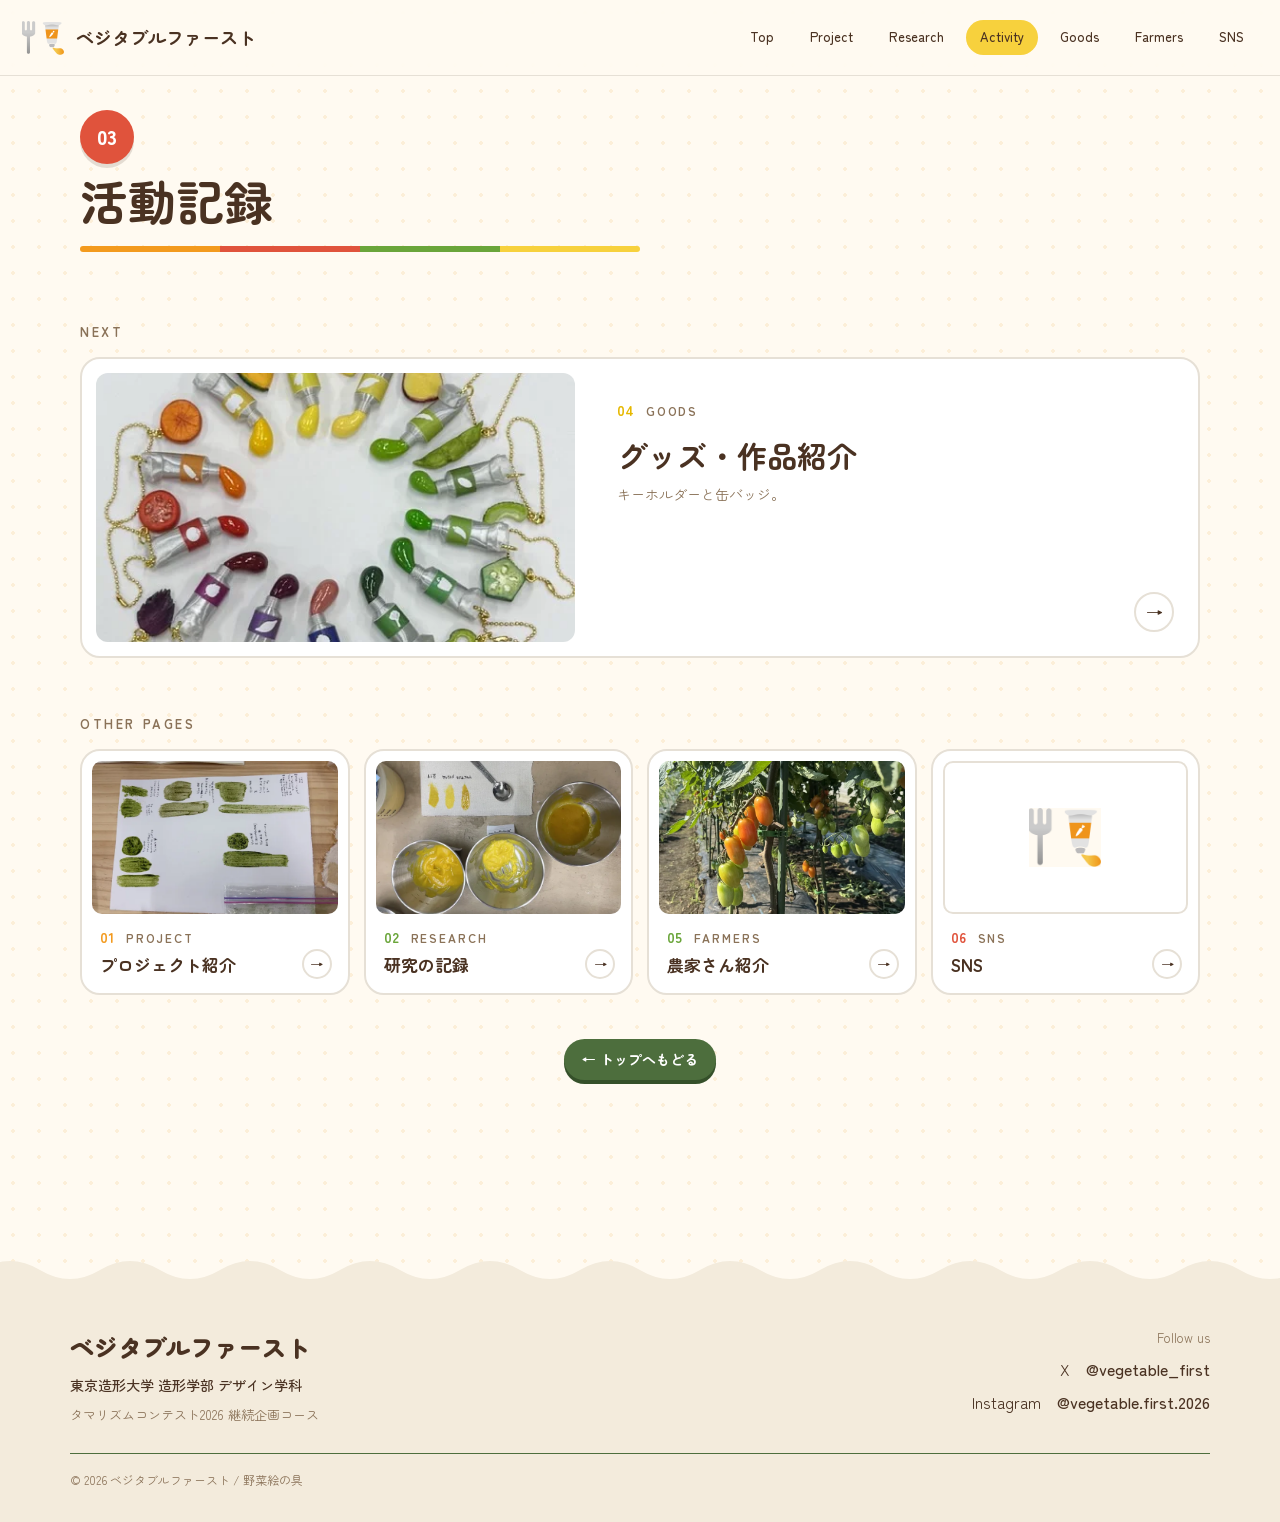
==== commit 1dcc4861: "お知らせ欄を追加・活動記録をデータから表示" ====
--- a/yasai-enogu-site/activity.html
+++ b/yasai-enogu-site/activity.html
@@ -43,36 +43,8 @@
   
 </div>
 </div>
-<section class="section" data-peek-area>
-<div class="container">
-<h2><span class="mark">スワニューマーケット出店</span> <span class="sub">2026.9.13</span></h2>
-<p class="label">廃棄野菜を活用した野菜絵の具による型染めワークショップ</p>
-<div class="text"><p>廃棄されるお野菜から作った<em class="hl">「野菜絵の具」</em>で、色が変わる不思議を楽しみながら、<em class="hl">世界に一つだけのオリジナル型染め作品</em>を作るワークショップです。</p></div>
-<div class="row"><figure class="photo" style="flex:1.333;aspect-ratio:1.333"><img src="images/a1-venue.webp" alt="スワニューマーケットの会場" loading="lazy"></figure><figure class="photo" style="flex:0.72;aspect-ratio:0.72"><img src="images/a1-portrait.webp" alt="ワークショップの様子" loading="lazy"></figure><figure class="photo" style="flex:1.333;aspect-ratio:1.333"><img src="images/a1-stamp.webp" alt="野菜スタンプで袋を飾る参加者" loading="lazy"></figure></div>
-<div class="row"><figure class="photo" style="flex:1.333;aspect-ratio:1.333"><img src="images/a1-s1.webp" alt="筆で描く参加者" loading="lazy"></figure><figure class="photo" style="flex:1.333;aspect-ratio:1.333"><img src="images/a1-s2.webp" alt="完成したトートバッグ" loading="lazy"></figure><figure class="photo" style="flex:1.333;aspect-ratio:1.333"><img src="images/a1-s3.webp" alt="参加者の作品" loading="lazy"></figure></div>
-</div>
-  <div class="veg-peek" data-side="right" style="top: 0px" data-enter="images/veg/onion-tongue.webp" data-idle="images/veg/onion-tongue.webp" data-poke="images/veg/onion-5.webp" aria-hidden="true"><div class="veg-peek__body"><img src="images/veg/onion-tongue.webp" alt=""></div></div>
-  <div class="veg-peek" data-side="left" style="top: 45%" data-enter="images/veg/tomato-cut.webp" aria-hidden="true"><div class="veg-peek__body"><img src="images/veg/tomato-cut.webp" alt=""></div></div>
-</section>
-<section class="section" data-peek-area>
-<div class="container">
-<h2><span class="mark">CS祭</span> <span class="sub">2026.10.16–18</span></h2>
-<p class="label">MDW 野菜絵の具　展示・グッズ販売（7号館4階 7-407）</p>
-<div class="text"><p>参加型アートボード<em class="hl">「CS祭で一つの作品をつくろう！！」</em>では、来場された方に<em class="hl">スタンプ</em>を押してもらい、みんなで一つの作品をつくりました。3日間で<em class="hl">124名</em>の方に参加していただきました。</p></div>
-<div class="row"><figure class="photo" style="flex:1.333;aspect-ratio:1.333"><img src="images/c1-booth.webp" alt="CS祭のブース全体" loading="lazy"></figure><figure class="photo" style="flex:0.72;aspect-ratio:0.72"><img src="images/c1-board.webp" alt="スタンプでいっぱいになった参加型アートボード" loading="lazy"></figure><figure class="photo" style="flex:1.333;aspect-ratio:1.333"><img src="images/c1-gacha.webp" alt="ガチャガチャとグッズの展示" loading="lazy"></figure></div>
-</div>
-  <div class="veg-peek" data-side="right" style="top: 10%" data-enter="images/veg/onion-grumpy.webp" data-idle="images/veg/onion-grumpy.webp" data-poke="images/veg/onion-smirk.webp" aria-hidden="true"><div class="veg-peek__body"><img src="images/veg/onion-grumpy.webp" alt=""></div></div>
-  <div class="veg-peek" data-side="left" style="top: 65%" data-enter="images/veg/carrot-surprised.webp" data-idle="images/veg/carrot-surprised.webp" data-poke="images/veg/carrot-happy.webp" aria-hidden="true"><div class="veg-peek__body"><img src="images/veg/carrot-surprised.webp" alt=""></div></div>
-</section>
-<section class="section" data-peek-area>
-<div class="container">
-<h2><span class="mark">セレオ八王子ハロウィン</span> <span class="sub">2026.10.25</span></h2>
-<p class="label">八王子ハロウィン（セレオ八王子 屋上）</p>
-<div class="text"><p>予約は全ての部（各12名）が定員に達し、当日は6回のワークショップで<em class="hl">63名</em>の方に参加していただきました。<br>参加者は未就学児から小学校中学年のお子さんが多く、保護者の方が隣で一緒に制作する姿も見られました。</p></div>
-<div class="pair"><figure class="photo"><img src="images/h1-bag.webp" alt="野菜絵の具で飾ったハロウィンの巾着" loading="lazy"></figure><figure class="photo"><img src="images/h1-prep.webp" alt="ワークショップの準備" loading="lazy"></figure></div>
-</div>
-  <div class="veg-peek" data-side="right" style="top: 40%" data-enter="images/veg/tomato-squint.webp" data-idle="images/veg/tomato-squint.webp" data-poke="images/veg/tomato-blush.webp" aria-hidden="true"><div class="veg-peek__body"><img src="images/veg/tomato-squint.webp" alt=""></div></div>
-</section>
+<div id="activity-list"></div>
+<noscript><div class="container"><p class="text">活動記録を表示するには JavaScript を有効にしてください。</p></div></noscript>
 </div>
 <section class="section page-next">
 <div class="container">
@@ -102,6 +74,8 @@
     <p class="copy">© 2026 ベジタブルファースト / 野菜絵の具</p>
   </div>
 </footer>
+<script src="data/activity.js"></script>
+<script src="js/content.js"></script>
 <script src="js/veg-peek.js"></script>
 <script src="js/main.js"></script>
 </body>
--- a/yasai-enogu-site/css/style.css
+++ b/yasai-enogu-site/css/style.css
@@ -454,3 +454,166 @@
   .photo.photo:hover img { scale: 1; }
   .grid-3 > .pop, .grid-2 > .pop, .row > .pop, .pair > .pop, .goods-pair > .pop, .project-photos > .pop { transform: none; }
 }
+
+/* =========================================================
+   ページ分けの版：大きなボタン（シンプル）
+   ========================================================= */
+.menu-section { padding-top: 40px; }
+.menu-kicker { margin: 0 0 14px; font-size: 13px; font-weight: 700; letter-spacing: 0.2em; color: var(--muted); }
+.menu-kicker--sub { margin-top: 56px; }
+
+.tiles { display: grid; grid-template-columns: repeat(3, 1fr); gap: 20px; }
+.tile {
+  --tc: var(--c-orange);
+  position: relative; display: flex; flex-direction: column; justify-content: space-between;
+  min-height: 200px; padding: 26px 28px;
+  text-decoration: none; color: var(--brown);
+  background: #fff; border: 2px solid var(--line); border-radius: 20px;
+  transition: border-color 0.2s, background 0.2s;
+}
+.tile--orange { --tc: var(--c-orange); }
+.tile--green  { --tc: var(--c-green); }
+.tile--red    { --tc: var(--c-red); }
+.tile--yellow { --tc: #e6b800; }
+.tile:hover { border-color: var(--tc); }
+.tile__head { display: flex; align-items: baseline; gap: 12px; }
+.tile__num { font-size: 14px; font-weight: 700; color: var(--tc); }
+.tile__en { font-size: 12px; font-weight: 700; letter-spacing: 0.16em; color: var(--muted); }
+.tile__ja { margin-top: 28px; font-size: 26px; font-weight: 700; line-height: 1.35; padding-right: 50px; }
+.tile__lead { margin-top: 8px; font-size: 14px; color: var(--muted); padding-right: 50px; }
+.tile__arrow {
+  position: absolute; right: 24px; bottom: 26px; width: 40px; height: 40px; border-radius: 50%;
+  display: grid; place-items: center; border: 2px solid var(--line); color: var(--brown); font-size: 17px;
+  transition: background 0.2s, border-color 0.2s, color 0.2s, transform 0.2s;
+}
+.tile:hover .tile__arrow { background: var(--tc); border-color: var(--tc); color: #fff; transform: translateX(4px); }
+
+/* 下層ページの「次へ」 */
+.tile--next { min-height: 0; padding: 30px 32px; }
+.tile--next .tile__ja { margin-top: 14px; font-size: 30px; }
+.tiles--mini { grid-template-columns: repeat(4, 1fr); gap: 14px; }
+.tile--mini { min-height: 0; padding: 18px 20px; }
+.tile--mini .tile__ja { margin-top: 10px; font-size: 17px; padding-right: 36px; }
+.tile--mini .tile__lead { display: none; }
+.tile--mini .tile__arrow { width: 30px; height: 30px; font-size: 13px; right: 16px; bottom: 18px; }
+.back-top { margin: 44px 0 0; text-align: center; }
+.page-next { padding-bottom: 40px; }
+
+@media (max-width: 960px) {
+  .tiles { grid-template-columns: 1fr 1fr; }
+  .tiles--mini { grid-template-columns: 1fr 1fr; }
+}
+@media (max-width: 640px) {
+  .tiles { grid-template-columns: 1fr; gap: 12px; }
+  .tile { min-height: 0; padding: 20px 22px; }
+  .tile__ja { margin-top: 14px; font-size: 21px; }
+  .tile__lead { font-size: 13px; }
+  .tile__arrow { right: 18px; bottom: 50%; translate: 0 50%; }
+  .tile--next .tile__ja { font-size: 22px; }
+  .tiles--mini { grid-template-columns: 1fr 1fr; gap: 10px; }
+  .tile--mini { padding: 14px 14px; }
+  .tile--mini .tile__ja { font-size: 13px; padding-right: 30px; }
+  .tile--mini .tile__en { display: none; }
+  .tile--mini .tile__arrow { width: 26px; height: 26px; font-size: 12px; right: 10px; bottom: 14px; translate: none; }
+}
+
+/* ボタンの写真 */
+.tile { justify-content: flex-start; padding: 14px 14px 24px; }
+.tile__pic { display: block; aspect-ratio: 16 / 10; margin-bottom: 18px; overflow: hidden; border-radius: 12px; background: #eee8dc; }
+.tile__pic img { width: 100%; height: 100%; object-fit: cover; transition: scale 0.4s ease; }
+.tile:hover .tile__pic img { scale: 1.04; }
+.tile__pic--sns { display: grid; place-items: center; background: #f6efe2; }
+.tile__pic--sns img { width: 30%; height: auto; object-fit: contain; }
+.tile__head, .tile__ja, .tile__lead { margin-left: 14px; margin-right: 14px; }
+.tile__ja { margin-top: 10px; }
+.tile__arrow { right: 24px; bottom: 24px; }
+.tile--next { display: grid; grid-template-columns: 44% 1fr; grid-template-rows: auto auto 1fr; column-gap: 28px; padding: 14px; align-items: start; }
+.tile--next .tile__pic { grid-row: 1 / 4; margin: 0; aspect-ratio: 16 / 9; }
+.tile--next .tile__head { margin-top: 26px; }
+.tile--mini { padding: 10px 10px 16px; }
+.tile--mini .tile__pic { margin-bottom: 12px; border-radius: 10px; }
+.tile--mini .tile__head, .tile--mini .tile__ja { margin-left: 8px; margin-right: 8px; }
+.tile--mini .tile__ja { margin-top: 6px; }
+.tile--mini .tile__arrow { bottom: 14px; }
+@media (max-width: 640px) {
+  .tile { padding: 12px 12px 20px; }
+  .tile__head, .tile__ja, .tile__lead { margin-left: 10px; margin-right: 10px; }
+  .tile__arrow { bottom: 20px; right: 18px; translate: none; }
+  .tile--next { display: flex; }
+  .tile--next .tile__pic { margin-bottom: 16px; aspect-ratio: 16 / 10; }
+  .tile--next .tile__head { margin-top: 0; }
+  .tile--mini { padding: 8px 8px 12px; }
+  .tile--mini .tile__pic { margin-bottom: 8px; }
+  .tile--mini .tile__head, .tile--mini .tile__ja { margin-left: 6px; margin-right: 6px; }
+  .tile--mini .tile__arrow { bottom: 12px; right: 10px; }
+}
+.tile__pic--sns { background: #fff; border: 2px solid var(--line); }
+
+/* トップのボタンは縦一列（左に写真、右に文字） */
+.tiles:not(.tiles--mini) { grid-template-columns: 1fr; gap: 20px; max-width: 1000px; margin: 0 auto; }
+.tiles:not(.tiles--mini) > .tile {
+  display: grid; grid-template-columns: 38% 1fr; grid-template-rows: auto auto 1fr; column-gap: 32px;
+  padding: 14px; align-items: start;
+}
+.tiles:not(.tiles--mini) > .tile .tile__pic { grid-row: 1 / 4; margin: 0; aspect-ratio: 16 / 10; }
+.tiles:not(.tiles--mini) > .tile .tile__head { margin-top: 22px; }
+.tiles:not(.tiles--mini) > .tile .tile__ja { font-size: 28px; }
+.tiles:not(.tiles--mini) > .tile .tile__arrow { bottom: 50%; translate: 0 50%; right: 28px; width: 46px; height: 46px; }
+.tiles:not(.tiles--mini) > .tile .tile__ja, .tiles:not(.tiles--mini) > .tile .tile__lead { padding-right: 70px; }
+.menu-section .menu-kicker { max-width: 1000px; margin-left: auto; margin-right: auto; }
+@media (max-width: 640px) {
+  .tiles:not(.tiles--mini) > .tile { grid-template-columns: 40% 1fr; column-gap: 14px; padding: 10px; }
+  .tiles:not(.tiles--mini) > .tile .tile__pic { aspect-ratio: 1 / 1; border-radius: 10px; }
+  .tiles:not(.tiles--mini) > .tile .tile__head { margin: 8px 0 0; }
+  .tiles:not(.tiles--mini) > .tile .tile__en { display: none; }
+  .tiles:not(.tiles--mini) > .tile .tile__ja { margin: 4px 0 0; font-size: 18px; padding-right: 36px; }
+  .tiles:not(.tiles--mini) > .tile .tile__lead { margin: 4px 0 0; font-size: 12px; line-height: 1.5; padding-right: 36px; }
+  .tiles:not(.tiles--mini) > .tile .tile__arrow { right: 12px; width: 32px; height: 32px; font-size: 13px; }
+}
+.tiles:not(.tiles--mini) > .tile { grid-template-rows: 1fr auto auto auto 1fr; }
+.tiles:not(.tiles--mini) > .tile .tile__pic { grid-row: 1 / 6; }
+.tiles:not(.tiles--mini) > .tile .tile__head { grid-row: 2; margin-top: 0; }
+.tiles:not(.tiles--mini) > .tile .tile__ja { grid-row: 3; }
+.tiles:not(.tiles--mini) > .tile .tile__lead { grid-row: 4; }
+@media (max-width: 640px) { .tiles:not(.tiles--mini) { gap: 12px; } .tiles:not(.tiles--mini) > .tile .tile__head { margin-top: 0; } }
+
+/* トップのボタン：写真を大きく */
+.tiles:not(.tiles--mini) { max-width: 1120px; }
+.menu-section .menu-kicker { max-width: 1120px; }
+.tiles:not(.tiles--mini) > .tile { grid-template-columns: 58% 1fr; column-gap: 40px; }
+.tiles:not(.tiles--mini) > .tile .tile__pic { aspect-ratio: 16 / 10; }
+.tiles:not(.tiles--mini) > .tile .tile__ja { font-size: 30px; }
+.tiles:not(.tiles--mini) > .tile .tile__lead { font-size: 15px; }
+@media (max-width: 960px) {
+  .tiles:not(.tiles--mini) > .tile { grid-template-columns: 50% 1fr; column-gap: 24px; }
+  .tiles:not(.tiles--mini) > .tile .tile__ja { font-size: 24px; }
+}
+@media (max-width: 640px) {
+  .tiles:not(.tiles--mini) { gap: 16px; }
+  .tiles:not(.tiles--mini) > .tile { display: flex; flex-direction: column; padding: 10px 10px 18px; }
+  .tiles:not(.tiles--mini) > .tile .tile__pic { width: 100%; aspect-ratio: 16 / 10; margin-bottom: 14px; border-radius: 12px; }
+  .tiles:not(.tiles--mini) > .tile .tile__head { margin: 0 8px; }
+  .tiles:not(.tiles--mini) > .tile .tile__en { display: inline; }
+  .tiles:not(.tiles--mini) > .tile .tile__ja { margin: 6px 8px 0; font-size: 21px; padding-right: 50px; }
+  .tiles:not(.tiles--mini) > .tile .tile__lead { margin: 4px 8px 0; font-size: 13px; padding-right: 50px; }
+  .tiles:not(.tiles--mini) > .tile .tile__arrow { top: auto; bottom: 22px; right: 18px; translate: none; width: 38px; height: 38px; font-size: 15px; }
+}
+
+/* トップのボタン：写真の下に文字（白い部分を減らす） */
+.tiles:not(.tiles--mini) > .tile { display: flex; flex-direction: column; padding: 12px 12px 22px; }
+.tiles:not(.tiles--mini) > .tile .tile__pic { width: 100%; aspect-ratio: 2 / 1; margin: 0 0 18px; border-radius: 12px; }
+.tiles:not(.tiles--mini) > .tile .tile__head { margin: 0 14px; }
+.tiles:not(.tiles--mini) > .tile .tile__ja { margin: 6px 14px 0; font-size: 28px; padding-right: 70px; }
+.tiles:not(.tiles--mini) > .tile .tile__lead { margin: 4px 14px 0; font-size: 15px; padding-right: 70px; }
+.tiles:not(.tiles--mini) > .tile .tile__arrow { top: auto; bottom: 26px; right: 24px; translate: none; width: 46px; height: 46px; }
+@media (max-width: 640px) {
+  .tiles:not(.tiles--mini) > .tile { padding: 10px 10px 18px; }
+  .tiles:not(.tiles--mini) > .tile .tile__pic { aspect-ratio: 16 / 10; margin-bottom: 14px; }
+  .tiles:not(.tiles--mini) > .tile .tile__head { margin: 0 8px; }
+  .tiles:not(.tiles--mini) > .tile .tile__ja { margin: 6px 8px 0; font-size: 21px; padding-right: 50px; }
+  .tiles:not(.tiles--mini) > .tile .tile__lead { margin: 4px 8px 0; font-size: 13px; padding-right: 50px; }
+  .tiles:not(.tiles--mini) > .tile .tile__arrow { bottom: 22px; right: 18px; width: 38px; height: 38px; }
+}
+.tiles:not(.tiles--mini), .menu-section .menu-kicker { max-width: 900px; } .tiles:not(.tiles--mini) > .tile .tile__pic { aspect-ratio: 16 / 9; }
+.page-num, .tile__num { transform: none; }
+.menu-button { background: var(--yellow) !important; border-color: var(--yellow) !important; color: var(--brown); font-weight: 700; }
